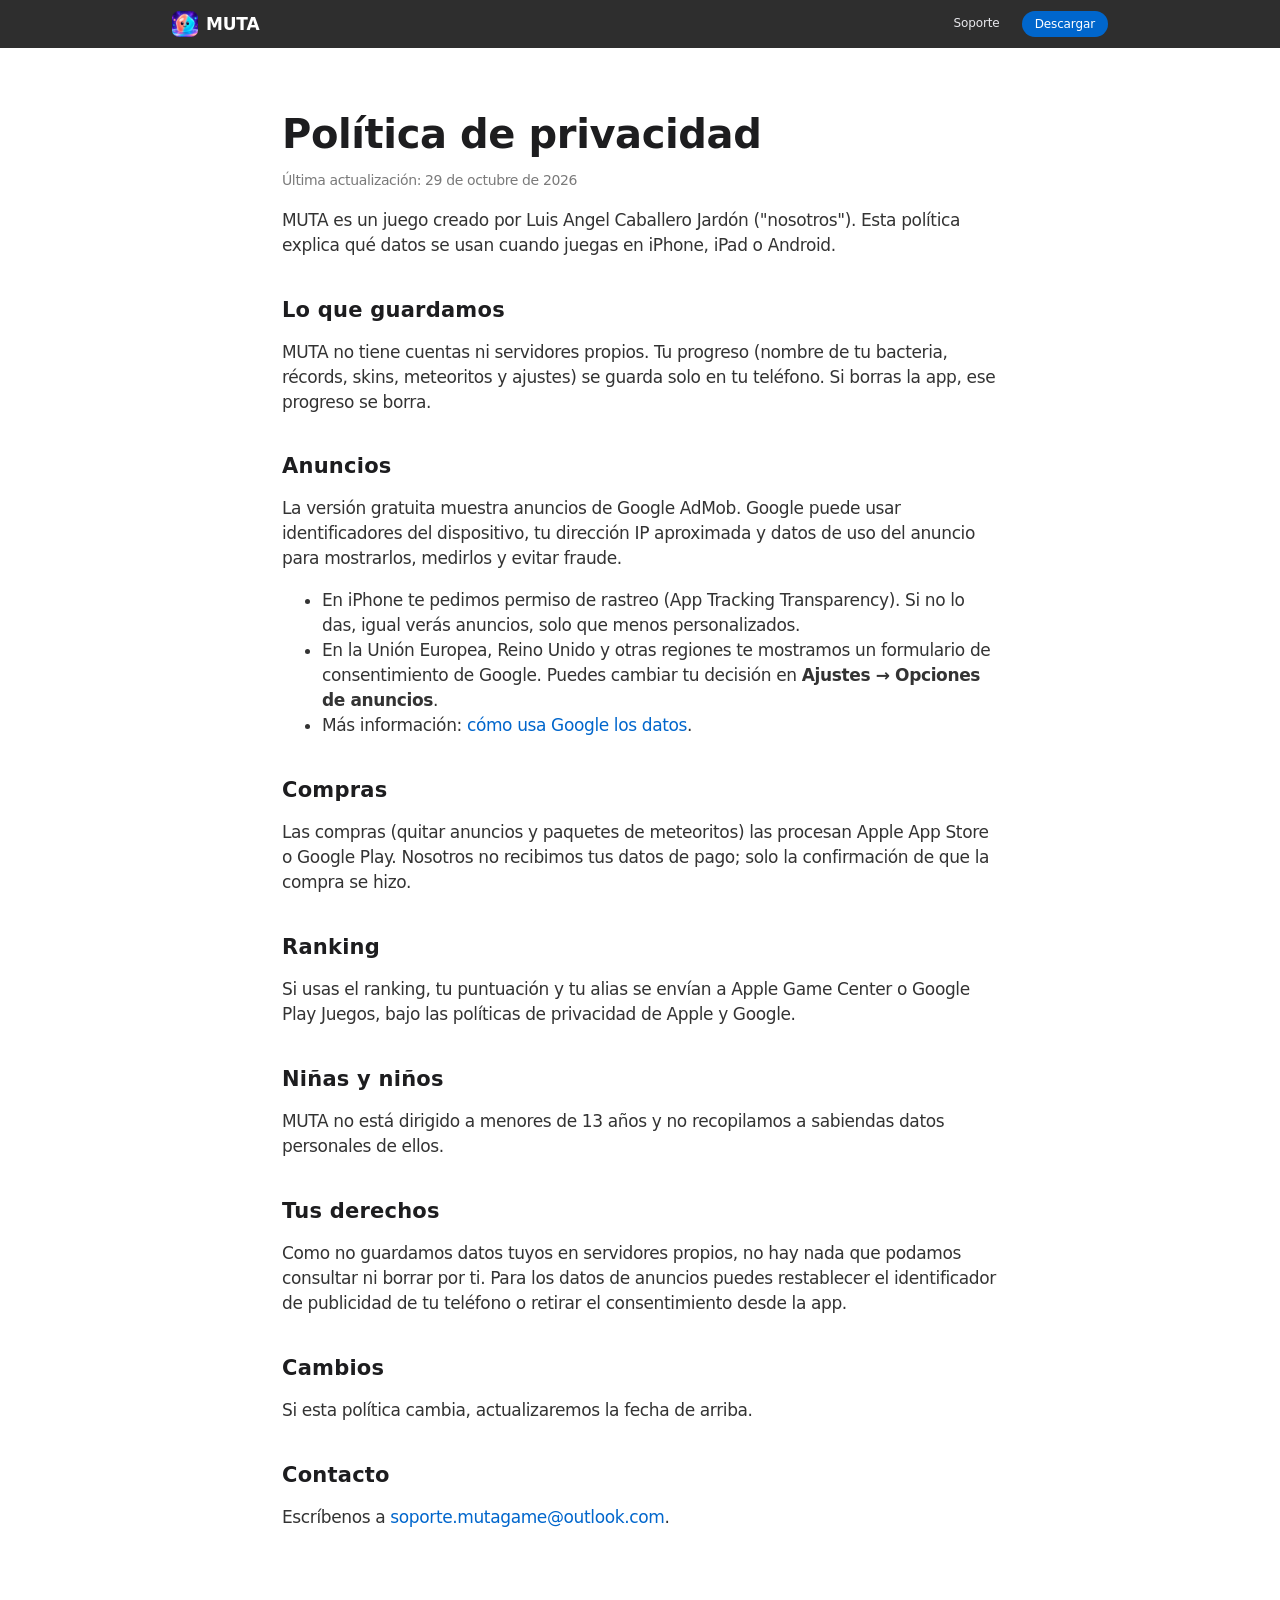
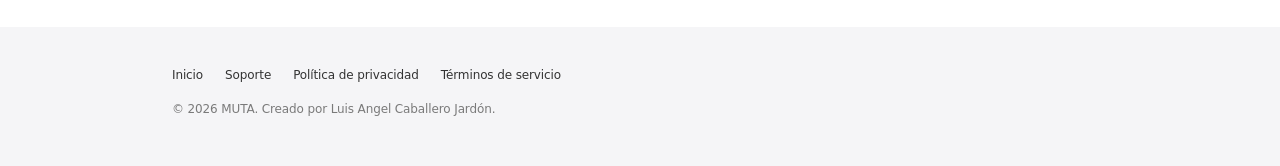
==== privacy.html @ 6f2baf47 "Página web de MUTA: inicio, privacidad, términos y soporte Co-Authored-By: Claude Opus 5.5 <noreply@" ====
<!DOCTYPE html>
<html lang="es">
<head>
  <meta charset="UTF-8">
  <meta name="viewport" content="width=device-width, initial-scale=1.0">
  <title>Política de privacidad · MUTA</title>
  <meta name="description" content="Cómo MUTA trata tus datos.">
  <meta name="theme-color" content="#000000">
  <link rel="icon" type="image/png" href="assets/img/favicon.png">
  <link rel="apple-touch-icon" href="assets/img/apple-touch-icon.png">
  <link rel="preconnect" href="https://fonts.googleapis.com">
  <link rel="preconnect" href="https://fonts.gstatic.com" crossorigin>
  <link href="https://fonts.googleapis.com/css2?family=Inter:wght@300;400;600&display=swap" rel="stylesheet">
  <link rel="stylesheet" href="css/styles.css">
</head>
<body>

  <header class="global-nav">
    <nav class="container nav-inner" aria-label="Principal">
      <a href="index.html" class="logo">
        <img src="assets/img/favicon.png" alt="" width="26" height="26">
        <span>MUTA</span>
      </a>
      <div class="nav-links">
        <a href="support.html">Soporte</a>
        <a href="index.html#descargar" class="btn btn-primary">Descargar</a>
      </div>
    </nav>
  </header>

  <main class="doc">
    <div class="container">
      <h1>Política de privacidad</h1>
      <p class="updated">Última actualización: 29 de octubre de 2026</p>

      <p>MUTA es un juego creado por Luis Angel Caballero Jardón ("nosotros"). Esta política explica qué datos se usan cuando juegas en iPhone, iPad o Android.</p>

      <h2>Lo que guardamos</h2>
      <p>MUTA no tiene cuentas ni servidores propios. Tu progreso (nombre de tu bacteria, récords, skins, meteoritos y ajustes) se guarda solo en tu teléfono. Si borras la app, ese progreso se borra.</p>

      <h2>Anuncios</h2>
      <p>La versión gratuita muestra anuncios de Google AdMob. Google puede usar identificadores del dispositivo, tu dirección IP aproximada y datos de uso del anuncio para mostrarlos, medirlos y evitar fraude.</p>
      <ul>
        <li>En iPhone te pedimos permiso de rastreo (App Tracking Transparency). Si no lo das, igual verás anuncios, solo que menos personalizados.</li>
        <li>En la Unión Europea, Reino Unido y otras regiones te mostramos un formulario de consentimiento de Google. Puedes cambiar tu decisión en <b>Ajustes → Opciones de anuncios</b>.</li>
        <li>Más información: <a href="https://policies.google.com/technologies/partner-sites" rel="noopener">cómo usa Google los datos</a>.</li>
      </ul>

      <h2>Compras</h2>
      <p>Las compras (quitar anuncios y paquetes de meteoritos) las procesan Apple App Store o Google Play. Nosotros no recibimos tus datos de pago; solo la confirmación de que la compra se hizo.</p>

      <h2>Ranking</h2>
      <p>Si usas el ranking, tu puntuación y tu alias se envían a Apple Game Center o Google Play Juegos, bajo las políticas de privacidad de Apple y Google.</p>

      <h2>Niñas y niños</h2>
      <p>MUTA no está dirigido a menores de 13 años y no recopilamos a sabiendas datos personales de ellos.</p>

      <h2>Tus derechos</h2>
      <p>Como no guardamos datos tuyos en servidores propios, no hay nada que podamos consultar ni borrar por ti. Para los datos de anuncios puedes restablecer el identificador de publicidad de tu teléfono o retirar el consentimiento desde la app.</p>

      <h2>Cambios</h2>
      <p>Si esta política cambia, actualizaremos la fecha de arriba.</p>

      <h2>Contacto</h2>
      <p>Escríbenos a <a href="mailto:soporte.mutagame@outlook.com">soporte.mutagame@outlook.com</a>.</p>
    </div>
  </main>

  <footer class="footer">
    <div class="container">
      <div class="footer-links">
        <a href="index.html">Inicio</a>
        <a href="support.html">Soporte</a>
        <a href="privacy.html">Política de privacidad</a>
        <a href="terms.html">Términos de servicio</a>
      </div>
      <small>&copy; 2026 MUTA. Creado por Luis Angel Caballero Jardón.</small>
    </div>
  </footer>
</body>
</html>
---- css/styles.css ----
/* MUTA — sitio estilo Apple (awesome-design-md/design-md/apple/DESIGN.md).
   Un solo color de acción, secciones que alternan claro/oscuro, una sola sombra para el producto. */
:root {
  --primary: #0066cc;
  --primary-focus: #0071e3;
  --primary-on-dark: #2997ff;
  --canvas: #ffffff;
  --parchment: #f5f5f7;
  --pearl: #fafafc;
  --tile-1: #272729;
  --tile-2: #2a2a2c;
  --tile-3: #252527;
  --black: #000000;
  --ink: #1d1d1f;
  --ink-80: #333333;
  --ink-48: #7a7a7a;
  --on-dark: #ffffff;
  --muted-on-dark: #cccccc;
  --hairline: #e0e0e0;
  --product-shadow: drop-shadow(3px 5px 30px rgba(0, 0, 0, 0.22));
  --font: system-ui, -apple-system, BlinkMacSystemFont, "Inter", "Segoe UI", sans-serif;
}

* { box-sizing: border-box; }
html { scroll-behavior: smooth; -webkit-text-size-adjust: 100%; }
body {
  margin: 0;
  background: var(--canvas);
  color: var(--ink);
  font-family: var(--font);
  font-size: 17px;
  line-height: 1.47;
  letter-spacing: -0.374px;
  -webkit-font-smoothing: antialiased;
}
img { max-width: 100%; height: auto; display: block; }
a { color: var(--primary); text-decoration: none; }
a:hover { text-decoration: underline; }
.dark a:not(.btn) { color: var(--primary-on-dark); }
:focus-visible { outline: 2px solid var(--primary-focus); outline-offset: 2px; }

.container { width: 100%; max-width: 980px; margin: 0 auto; padding: 0 22px; }
.container-wide { max-width: 1200px; }

/* ---------- Navegación ---------- */
.global-nav {
  position: sticky;
  top: 0;
  z-index: 10;
  height: 48px;
  background: rgba(0, 0, 0, 0.82);
  backdrop-filter: saturate(180%) blur(20px);
  -webkit-backdrop-filter: saturate(180%) blur(20px);
}
.nav-inner { height: 100%; display: flex; align-items: center; justify-content: space-between; gap: 16px; }
.logo { display: flex; align-items: center; gap: 8px; color: var(--on-dark); font-weight: 600; font-size: 17px; letter-spacing: -0.2px; }
.logo:hover { text-decoration: none; }
.logo img { border-radius: 7px; }
.nav-links { display: flex; align-items: center; gap: 22px; }
.nav-links a { color: #e8e8ed; font-size: 12px; letter-spacing: -0.12px; }
.nav-links a.btn { font-size: 12px; padding: 5px 12px; color: var(--on-dark); }

/* ---------- Botones ---------- */
.btn {
  display: inline-flex;
  align-items: center;
  justify-content: center;
  gap: 8px;
  border-radius: 9999px;
  padding: 11px 22px;
  font-size: 17px;
  font-weight: 400;
  line-height: 1.17;
  letter-spacing: -0.374px;
  border: 1px solid transparent;
  cursor: pointer;
  transition: transform 0.12s ease;
  white-space: nowrap;
}
.btn:hover { text-decoration: none; }
.btn:active { transform: scale(0.95); }
.btn-primary { background: var(--primary); color: #fff; }
.btn-secondary { background: transparent; color: var(--primary); border-color: var(--primary); }
.dark .btn-secondary { color: var(--primary-on-dark); border-color: var(--primary-on-dark); }
.btn[aria-disabled="true"] { opacity: 0.55; cursor: default; pointer-events: none; }
.btn svg { width: 18px; height: 18px; fill: currentColor; }

/* ---------- Secciones (tiles) ---------- */
.tile { padding: 80px 0; text-align: center; overflow: hidden; }
.tile.light { background: var(--canvas); }
.tile.parchment { background: var(--parchment); }
.tile.dark { background: var(--tile-1); color: var(--on-dark); }
.tile.black { background: var(--black); color: var(--on-dark); }

.eyebrow { margin: 0 0 8px; font-size: 21px; font-weight: 600; line-height: 1.19; letter-spacing: 0.231px; }
.dark .eyebrow, .black .eyebrow { color: var(--muted-on-dark); }
.display-hero { margin: 0; font-size: 56px; font-weight: 600; line-height: 1.07; letter-spacing: -0.28px; }
.display-lg { margin: 0; font-size: 40px; font-weight: 600; line-height: 1.1; letter-spacing: -0.4px; }
.lead { margin: 14px auto 0; max-width: 680px; font-size: 24px; font-weight: 300; line-height: 1.5; }
.dark .lead, .black .lead { color: var(--muted-on-dark); }
.actions { display: flex; flex-wrap: wrap; justify-content: center; gap: 14px; margin-top: 28px; }
.fine { margin-top: 12px; font-size: 12px; letter-spacing: -0.12px; color: var(--ink-48); }
.dark .fine, .black .fine { color: #86868b; }

/* ---------- Hero ---------- */
.hero { position: relative; padding-top: 72px; padding-bottom: 0; }
.hero::before {
  /* Atmósfera: la imagen del juego, no un degradado decorativo. */
  content: "";
  position: absolute;
  inset: 0;
  background: url("../assets/img/hero_bg.jpg") center 30% / cover no-repeat;
  opacity: 0.35;
}
.hero > .container { position: relative; }
.hero-icon { width: 104px; height: 104px; margin: 0 auto 22px; border-radius: 23px; }
.hero-phone { width: min(380px, 78vw); margin: 56px auto -120px; filter: var(--product-shadow); }

/* ---------- Producto ---------- */
.phone { width: min(320px, 72vw); margin: 48px auto 0; filter: var(--product-shadow); }
.split { display: grid; grid-template-columns: 1fr 1fr; gap: 56px; align-items: center; text-align: left; }
.split .phone { margin: 0 auto; }
.split .lead { margin-left: 0; }
.pair { display: grid; grid-template-columns: 1fr 1fr; gap: 40px; margin-top: 56px; }
.pair figure { margin: 0; }
.pair figcaption { margin-top: 20px; }
.pair h3 { margin: 0 0 6px; font-size: 28px; font-weight: 600; line-height: 1.14; letter-spacing: 0.196px; }
.pair p { margin: 0 auto; max-width: 360px; color: var(--muted-on-dark); }
.pair .phone { margin-top: 0; }

.bullets { list-style: none; margin: 28px 0 0; padding: 0; display: grid; gap: 14px; }
.bullets li { display: flex; gap: 12px; align-items: flex-start; }
.bullets b { font-weight: 600; }
.bullets .dot { flex: 0 0 auto; width: 26px; height: 26px; border-radius: 50%; background: var(--parchment); display: grid; place-items: center; font-size: 14px; }

/* ---------- Tarjetas ---------- */
.cards { display: grid; grid-template-columns: repeat(3, 1fr); gap: 20px; margin-top: 48px; text-align: left; }
.card { background: var(--canvas); border: 1px solid var(--hairline); border-radius: 18px; padding: 24px; }
.card h3 { margin: 12px 0 6px; font-size: 17px; font-weight: 600; letter-spacing: -0.374px; }
.card p { margin: 0; font-size: 14px; line-height: 1.43; letter-spacing: -0.224px; color: var(--ink-80); }
.card .emoji { font-size: 28px; line-height: 1; }

.facts { display: grid; grid-template-columns: repeat(4, 1fr); gap: 24px; margin-top: 48px; }
.facts strong { display: block; font-size: 40px; font-weight: 600; line-height: 1.1; letter-spacing: -0.4px; }
.facts span { font-size: 14px; color: var(--ink-80); letter-spacing: -0.224px; }

/* ---------- Páginas de texto (privacidad, términos, soporte) ---------- */
.doc { padding: 64px 0 80px; text-align: left; }
.doc h1 { margin: 0 0 6px; font-size: 40px; font-weight: 600; line-height: 1.1; letter-spacing: -0.4px; }
.doc h2 { margin: 40px 0 8px; font-size: 21px; font-weight: 600; line-height: 1.19; letter-spacing: 0.231px; }
.doc p, .doc li { color: var(--ink-80); }
.doc .updated { color: var(--ink-48); font-size: 14px; }
.doc .container { max-width: 760px; }
.faq details { border-bottom: 1px solid var(--hairline); padding: 16px 0; }
.faq summary { cursor: pointer; font-weight: 600; }
.faq details p { margin: 10px 0 0; }

/* ---------- Pie ---------- */
.footer { background: var(--parchment); color: var(--ink-80); padding: 40px 0 48px; font-size: 12px; letter-spacing: -0.12px; }
.footer-links { display: flex; flex-wrap: wrap; gap: 8px 22px; margin-bottom: 16px; }
.footer-links a { color: var(--ink-80); font-size: 12px; }
.footer small { color: var(--ink-48); font-size: 12px; }

/* ---------- Animación de entrada ---------- */
.rise { opacity: 0; transform: translateY(16px); animation: rise 0.8s cubic-bezier(0.2, 0.7, 0.2, 1) forwards; }
.rise-2 { animation-delay: 0.08s; }
.rise-3 { animation-delay: 0.16s; }
.rise-4 { animation-delay: 0.24s; }
@keyframes rise { to { opacity: 1; transform: none; } }
@media (prefers-reduced-motion: reduce) { .rise { animation: none; opacity: 1; transform: none; } html { scroll-behavior: auto; } }

/* ---------- Responsivo ---------- */
@media (max-width: 1068px) {
  .display-hero { font-size: 48px; }
}
@media (max-width: 833px) {
  .split, .pair { grid-template-columns: 1fr; text-align: center; }
  .split .lead { margin-left: auto; }
  .split .bullets { text-align: left; max-width: 420px; margin-left: auto; margin-right: auto; }
  .split .phone { order: 2; }
  .cards { grid-template-columns: 1fr; }
  .facts { grid-template-columns: 1fr 1fr; }
  .hide-sm { display: none; }
}
@media (max-width: 640px) {
  .tile { padding: 56px 0; }
  .display-hero { font-size: 34px; }
  .display-lg { font-size: 30px; }
  .lead { font-size: 19px; }
  .hero-phone { margin-bottom: -80px; }
}
@media (max-width: 419px) {
  .display-hero { font-size: 30px; }
  .btn { padding: 10px 18px; font-size: 15px; }
}
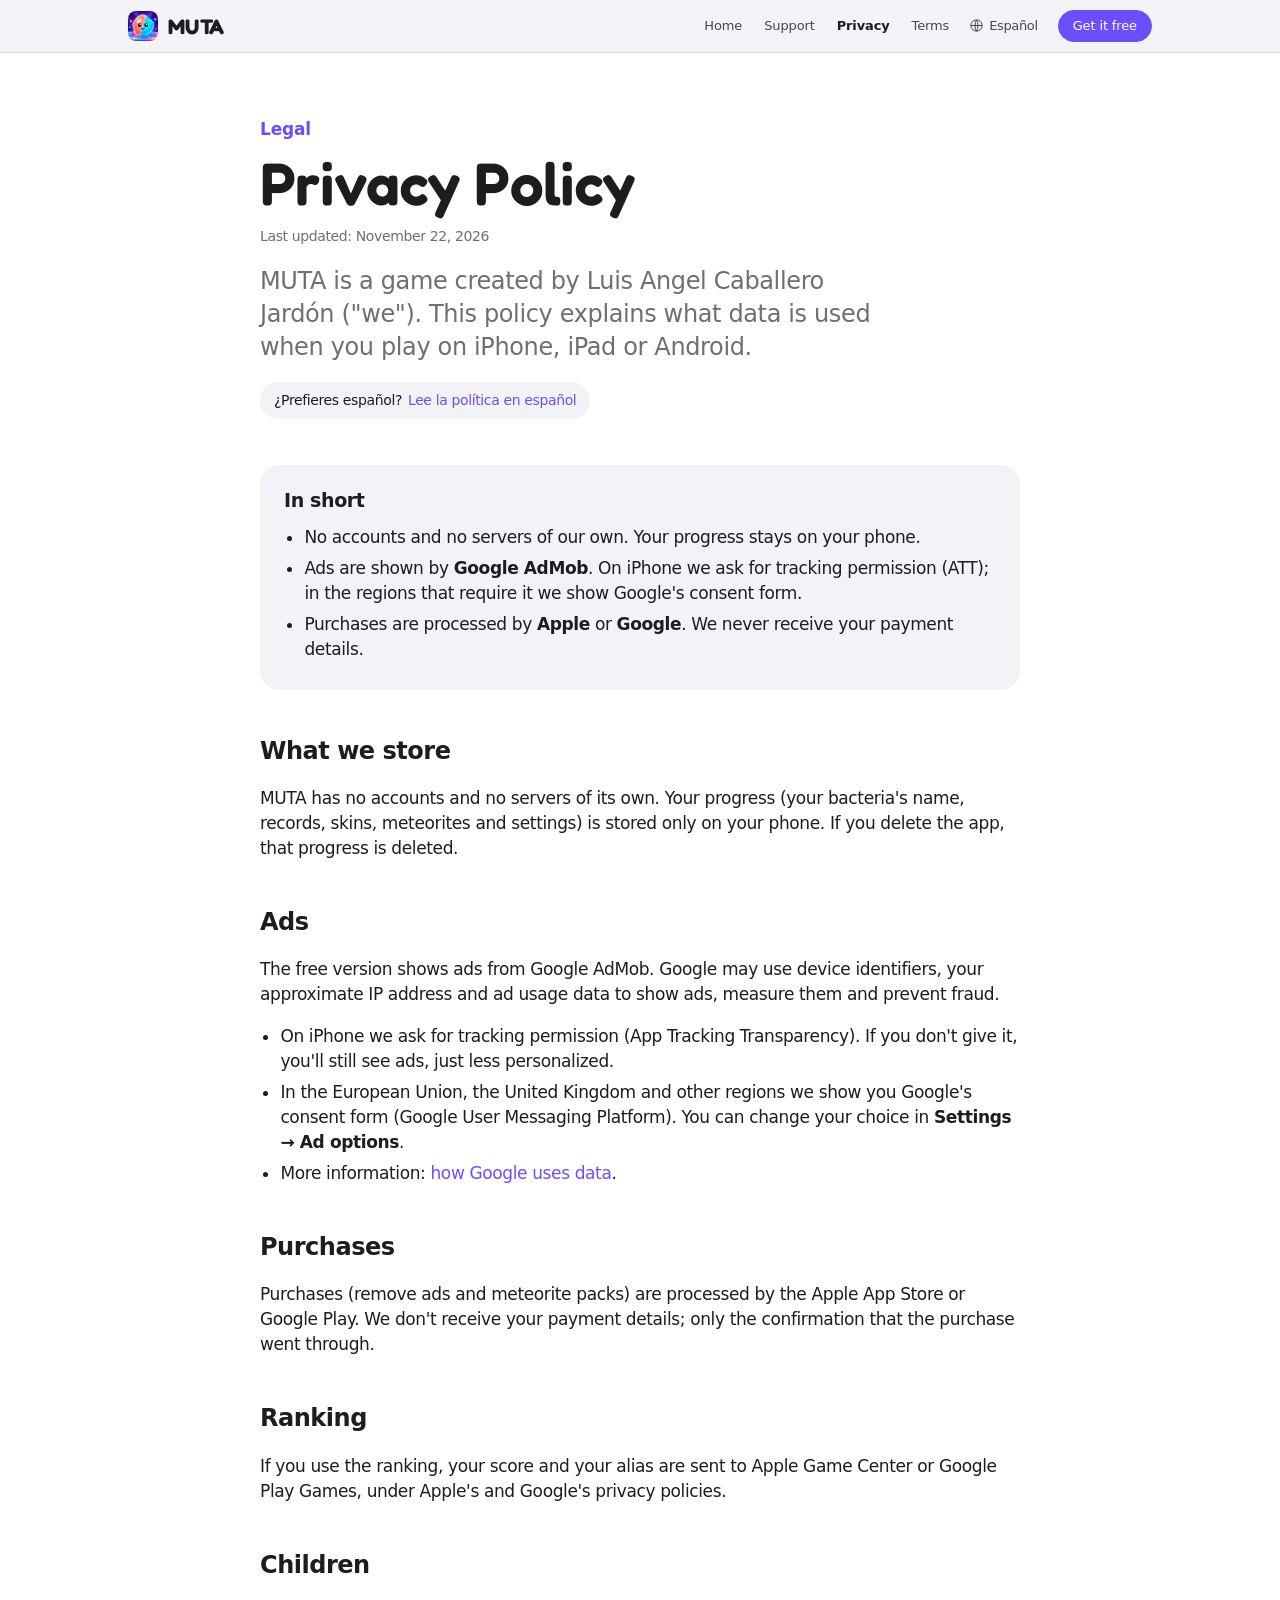
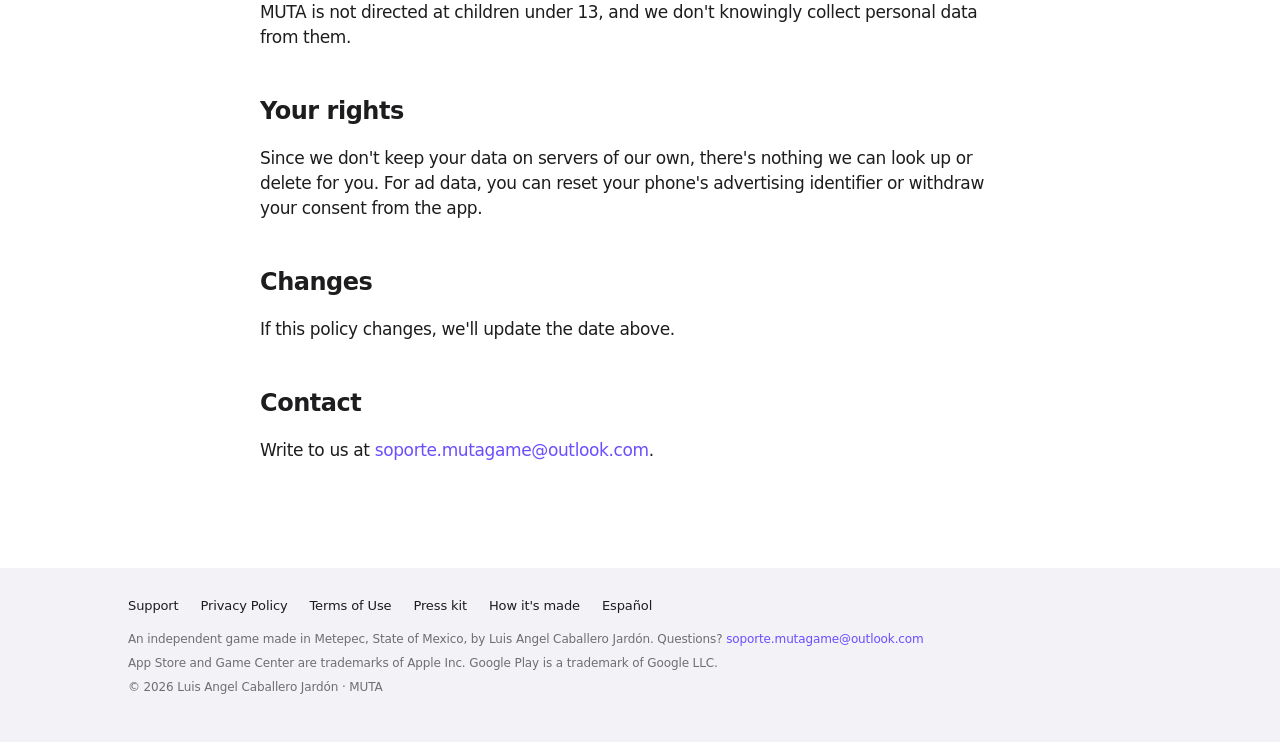
==== commit 4f854617: "Rediseño estilo Bounce/Versa: EN en raíz + /es/, legales y soporte bilingües, presskit y técnica - I" ====
--- a/privacy.html
+++ b/privacy.html
@@ -1,81 +1,121 @@
 <!DOCTYPE html>
-<html lang="es">
+<html lang="en">
 <head>
-  <meta charset="UTF-8">
-  <meta name="viewport" content="width=device-width, initial-scale=1.0">
-  <title>Política de privacidad · MUTA</title>
-  <meta name="description" content="Cómo MUTA trata tus datos.">
-  <meta name="theme-color" content="#000000">
-  <link rel="icon" type="image/png" href="assets/img/favicon.png">
+  <meta charset="utf-8">
+  <meta name="viewport" content="width=device-width, initial-scale=1, viewport-fit=cover">
+  <meta name="color-scheme" content="light dark">
+  <title>Privacy Policy · MUTA</title>
+  <meta name="description" content="How MUTA handles your data: no accounts, progress on your phone, AdMob ads with consent.">
+  <meta name="theme-color" content="#06041a">
+  <link rel="canonical" href="https://llcaballeroll.github.io/muta_web/privacy.html">
+  <link rel="alternate" hreflang="en" href="https://llcaballeroll.github.io/muta_web/privacy.html">
+  <link rel="alternate" hreflang="es" href="https://llcaballeroll.github.io/muta_web/es/privacy.html">
+  <link rel="alternate" hreflang="x-default" href="https://llcaballeroll.github.io/muta_web/privacy.html">
+
+  <meta property="og:type" content="website">
+  <meta property="og:site_name" content="MUTA">
+  <meta property="og:locale" content="en_US">
+  <meta property="og:locale:alternate" content="es_MX">
+  <meta property="og:title" content="Privacy Policy · MUTA">
+  <meta property="og:description" content="How MUTA handles your data: no accounts, progress on your phone, AdMob ads with consent.">
+  <meta property="og:url" content="https://llcaballeroll.github.io/muta_web/privacy.html">
+  <meta property="og:image" content="https://llcaballeroll.github.io/muta_web/assets/img/og-image.jpg">
+  <meta property="og:image:width" content="1200">
+  <meta property="og:image:height" content="630">
+  <meta property="og:image:alt" content="MUTA: the bacteria Muti floating in purple space">
+  <meta name="twitter:card" content="summary_large_image">
+  <meta name="twitter:title" content="Privacy Policy · MUTA">
+  <meta name="twitter:description" content="How MUTA handles your data: no accounts, progress on your phone, AdMob ads with consent.">
+  <meta name="twitter:image" content="https://llcaballeroll.github.io/muta_web/assets/img/og-image.jpg">
+
+  <link rel="icon" type="image/png" sizes="32x32" href="assets/img/favicon-32.png">
+  <link rel="icon" type="image/png" sizes="192x192" href="assets/img/icon-192.png">
   <link rel="apple-touch-icon" href="assets/img/apple-touch-icon.png">
   <link rel="preconnect" href="https://fonts.googleapis.com">
   <link rel="preconnect" href="https://fonts.gstatic.com" crossorigin>
-  <link href="https://fonts.googleapis.com/css2?family=Inter:wght@300;400;600&display=swap" rel="stylesheet">
+  <link rel="stylesheet" href="https://fonts.googleapis.com/css2?family=Fredoka:wght@500..700&amp;display=swap">
   <link rel="stylesheet" href="css/styles.css">
 </head>
 <body>
+  <a class="skip-link" href="#main">Skip to content</a>
 
-  <header class="global-nav">
-    <nav class="container nav-inner" aria-label="Principal">
-      <a href="index.html" class="logo">
-        <img src="assets/img/favicon.png" alt="" width="26" height="26">
-        <span>MUTA</span>
-      </a>
+  <header class="nav">
+    <nav class="wrap nav-inner" aria-label="Main">
+      <a class="brand" href="./"><img src="assets/img/icon-192.png" alt="" width="30" height="30">MUTA</a>
       <div class="nav-links">
-        <a href="support.html">Soporte</a>
-        <a href="index.html#descargar" class="btn btn-primary">Descargar</a>
+        <a href="./">Home</a>
+        <a href="support.html">Support</a>
+        <a href="privacy.html" aria-current="page">Privacy</a>
+        <a href="terms.html">Terms</a>
       </div>
+      <a class="lang" href="es/privacy.html" hreflang="es" lang="es"><svg viewBox="0 0 24 24" aria-hidden="true"><circle cx="12" cy="12" r="9"/><path d="M3 12h18M12 3c3 3 3 15 0 18M12 3c-3 3-3 15 0 18"/></svg><span>Español</span></a>
+      <a class="btn" href="./#get" data-smart-download>Get it free</a>
     </nav>
   </header>
 
-  <main class="doc">
-    <div class="container">
-      <h1>Política de privacidad</h1>
-      <p class="updated">Última actualización: 29 de octubre de 2026</p>
+  <main id="main" class="doc">
+    <div class="wrap">
+      <p class="eyebrow">Legal</p>
+      <h1>Privacy Policy</h1>
+      <p class="updated">Last updated: November 22, 2026</p>
+      <p class="lead">MUTA is a game created by Luis Angel Caballero Jardón ("we"). This policy explains what data is used when you play on iPhone, iPad or Android.</p>
+      <p class="notice" lang="es">¿Prefieres español? <a href="es/privacy.html" hreflang="es">Lee la política en español</a></p>
 
-      <p>MUTA es un juego creado por Luis Angel Caballero Jardón ("nosotros"). Esta política explica qué datos se usan cuando juegas en iPhone, iPad o Android.</p>
+      <div class="summary">
+        <h2>In short</h2>
+        <ul>
+          <li>No accounts and no servers of our own. Your progress stays on your phone.</li>
+          <li>Ads are shown by <strong>Google AdMob</strong>. On iPhone we ask for tracking permission (ATT); in the regions that require it we show Google's consent form.</li>
+          <li>Purchases are processed by <strong>Apple</strong> or <strong>Google</strong>. We never receive your payment details.</li>
+        </ul>
+      </div>
 
-      <h2>Lo que guardamos</h2>
-      <p>MUTA no tiene cuentas ni servidores propios. Tu progreso (nombre de tu bacteria, récords, skins, meteoritos y ajustes) se guarda solo en tu teléfono. Si borras la app, ese progreso se borra.</p>
+      <h2 id="stored">What we store</h2>
+      <p>MUTA has no accounts and no servers of its own. Your progress (your bacteria's name, records, skins, meteorites and settings) is stored only on your phone. If you delete the app, that progress is deleted.</p>
 
-      <h2>Anuncios</h2>
-      <p>La versión gratuita muestra anuncios de Google AdMob. Google puede usar identificadores del dispositivo, tu dirección IP aproximada y datos de uso del anuncio para mostrarlos, medirlos y evitar fraude.</p>
+      <h2 id="ads">Ads</h2>
+      <p>The free version shows ads from Google AdMob. Google may use device identifiers, your approximate IP address and ad usage data to show ads, measure them and prevent fraud.</p>
       <ul>
-        <li>En iPhone te pedimos permiso de rastreo (App Tracking Transparency). Si no lo das, igual verás anuncios, solo que menos personalizados.</li>
-        <li>En la Unión Europea, Reino Unido y otras regiones te mostramos un formulario de consentimiento de Google. Puedes cambiar tu decisión en <b>Ajustes → Opciones de anuncios</b>.</li>
-        <li>Más información: <a href="https://policies.google.com/technologies/partner-sites" rel="noopener">cómo usa Google los datos</a>.</li>
+        <li>On iPhone we ask for tracking permission (App Tracking Transparency). If you don't give it, you'll still see ads, just less personalized.</li>
+        <li>In the European Union, the United Kingdom and other regions we show you Google's consent form (Google User Messaging Platform). You can change your choice in <strong>Settings → Ad options</strong>.</li>
+        <li>More information: <a href="https://policies.google.com/technologies/partner-sites" target="_blank" rel="noopener">how Google uses data</a>.</li>
       </ul>
 
-      <h2>Compras</h2>
-      <p>Las compras (quitar anuncios y paquetes de meteoritos) las procesan Apple App Store o Google Play. Nosotros no recibimos tus datos de pago; solo la confirmación de que la compra se hizo.</p>
+      <h2 id="purchases">Purchases</h2>
+      <p>Purchases (remove ads and meteorite packs) are processed by the Apple App Store or Google Play. We don't receive your payment details; only the confirmation that the purchase went through.</p>
 
-      <h2>Ranking</h2>
-      <p>Si usas el ranking, tu puntuación y tu alias se envían a Apple Game Center o Google Play Juegos, bajo las políticas de privacidad de Apple y Google.</p>
+      <h2 id="ranking">Ranking</h2>
+      <p>If you use the ranking, your score and your alias are sent to Apple Game Center or Google Play Games, under Apple's and Google's privacy policies.</p>
 
-      <h2>Niñas y niños</h2>
-      <p>MUTA no está dirigido a menores de 13 años y no recopilamos a sabiendas datos personales de ellos.</p>
+      <h2 id="children">Children</h2>
+      <p>MUTA is not directed at children under 13, and we don't knowingly collect personal data from them.</p>
 
-      <h2>Tus derechos</h2>
-      <p>Como no guardamos datos tuyos en servidores propios, no hay nada que podamos consultar ni borrar por ti. Para los datos de anuncios puedes restablecer el identificador de publicidad de tu teléfono o retirar el consentimiento desde la app.</p>
+      <h2 id="rights">Your rights</h2>
+      <p>Since we don't keep your data on servers of our own, there's nothing we can look up or delete for you. For ad data, you can reset your phone's advertising identifier or withdraw your consent from the app.</p>
 
-      <h2>Cambios</h2>
-      <p>Si esta política cambia, actualizaremos la fecha de arriba.</p>
+      <h2 id="changes">Changes</h2>
+      <p>If this policy changes, we'll update the date above.</p>
 
-      <h2>Contacto</h2>
-      <p>Escríbenos a <a href="mailto:soporte.mutagame@outlook.com">soporte.mutagame@outlook.com</a>.</p>
+      <h2 id="contact">Contact</h2>
+      <p>Write to us at <a href="mailto:soporte.mutagame@outlook.com?subject=Privacy%20-%20MUTA">soporte.mutagame@outlook.com</a>.</p>
     </div>
   </main>
 
   <footer class="footer">
-    <div class="container">
+    <div class="wrap">
       <div class="footer-links">
-        <a href="index.html">Inicio</a>
-        <a href="support.html">Soporte</a>
-        <a href="privacy.html">Política de privacidad</a>
-        <a href="terms.html">Términos de servicio</a>
+        <a href="support.html">Support</a>
+        <a href="privacy.html">Privacy Policy</a>
+        <a href="terms.html">Terms of Use</a>
+        <a href="presskit.html">Press kit</a>
+        <a href="technical.html">How it's made</a>
+        <a href="es/privacy.html" hreflang="es" lang="es">Español</a>
       </div>
-      <small>&copy; 2026 MUTA. Creado por Luis Angel Caballero Jardón.</small>
+      <p>An independent game made in Metepec, State of Mexico, by Luis Angel Caballero Jardón. Questions? <a href="mailto:soporte.mutagame@outlook.com">soporte.mutagame@outlook.com</a></p>
+      <p>App Store and Game Center are trademarks of Apple Inc. Google Play is a trademark of Google LLC.</p>
+      <p>© 2026 Luis Angel Caballero Jardón · MUTA</p>
     </div>
   </footer>
+  <script src="js/site.js" defer></script>
 </body>
 </html>
--- a/css/styles.css
+++ b/css/styles.css
@@ -1,195 +1,476 @@
-/* MUTA — sitio estilo Apple (awesome-design-md/design-md/apple/DESIGN.md).
-   Un solo color de acción, secciones que alternan claro/oscuro, una sola sombra para el producto. */
+/* MUTA · sitio web
+   Chasis tipo apple.com (mosaicos a todo lo ancho que alternan claro y espacio oscuro,
+   titulares grandes, una sola acción por superficie, el juego como "producto")
+   con la identidad del juego: Fredoka para titulares y números, el espacio morado/azul
+   de render/space.dart, el morado de acción de core/theme.dart y las bacterias brillantes.
+   Todo el contenido es visible sin JavaScript; el movimiento es solo mejora. */
+
 :root {
-  --primary: #0066cc;
-  --primary-focus: #0071e3;
-  --primary-on-dark: #2997ff;
-  --canvas: #ffffff;
-  --parchment: #f5f5f7;
-  --pearl: #fafafc;
-  --tile-1: #272729;
-  --tile-2: #2a2a2c;
-  --tile-3: #252527;
-  --black: #000000;
+  color-scheme: light dark;
+
+  /* Tonos crudos */
+  --white: #ffffff;
+  --parchment: #f2f2f7;         /* MutaColors.background (claro) */
   --ink: #1d1d1f;
-  --ink-80: #333333;
-  --ink-48: #7a7a7a;
-  --on-dark: #ffffff;
-  --muted-on-dark: #cccccc;
-  --hairline: #e0e0e0;
-  --product-shadow: drop-shadow(3px 5px 30px rgba(0, 0, 0, 0.22));
-  --font: system-ui, -apple-system, BlinkMacSystemFont, "Inter", "Segoe UI", sans-serif;
-}
-
-* { box-sizing: border-box; }
-html { scroll-behavior: smooth; -webkit-text-size-adjust: 100%; }
+  --ink-muted: #6e6e73;         /* 4.6:1 sobre parchment */
+  --hairline: #e3e3e8;
+
+  /* Espacio del juego (render/space.dart) */
+  --deep: #06041a;
+  --mid: #120c38;
+  --inner: #22175a;
+  --orbit: #a08cff;
+  --star: #cfc6ff;
+  --on-space: #ede8ff;
+  --on-space-muted: #b9b1e3;    /* 9:1 sobre deep */
+  --gold: #ffc94a;
+
+  /* Acción (MutaColors.accent) */
+  --violet: #6b4eff;            /* 5.1:1 sobre blanco */
+  --violet-soft: #9b85ff;       /* 7:1 sobre negro */
+
+  /* Criaturas y rarezas (skins.dart) */
+  --cyan: #3fd8f2;
+  --coral: #ff8a7a;
+  --lime: #a6f04a;
+  --r-common: #9fb4c8;
+  --r-rare: #3fd8f2;
+  --r-epic: #b07bff;
+  --r-legendary: #ffc94a;
+
+  /* Superficies de la página (cambian con el tema del sistema) */
+  --bg: var(--white);
+  --bg-alt: var(--parchment);
+  --text: var(--ink);
+  --text-muted: var(--ink-muted);
+  --accent: var(--violet);
+  --on-accent: var(--white);
+  --line: var(--hairline);
+  --nav-bg: rgb(242 242 247 / 0.8);
+
+  @media (prefers-color-scheme: dark) {
+    --bg: #000000;
+    --bg-alt: #1c1c1e;
+    --text: #f5f5f7;
+    --text-muted: #98989d;
+    --accent: var(--violet-soft);
+    --on-accent: #0b0820;
+    --line: #2c2c2e;
+    --nav-bg: rgb(18 12 56 / 0.72);
+  }
+
+  --font: system-ui, -apple-system, BlinkMacSystemFont, "SF Pro Text", "Segoe UI", Inter, Roboto, sans-serif;
+  --font-display: "Fredoka", ui-rounded, "SF Pro Rounded", system-ui, sans-serif;
+  --radius-card: 20px;
+  --wrap: 1024px;
+
+  accent-color: var(--accent);
+}
+
+*, *::before, *::after { box-sizing: border-box; }
+
+html {
+  -webkit-text-size-adjust: 100%;
+  text-size-adjust: 100%;
+  scroll-padding-top: 64px;
+}
+@media (prefers-reduced-motion: no-preference) { html { scroll-behavior: smooth; } }
+
 body {
   margin: 0;
-  background: var(--canvas);
-  color: var(--ink);
   font-family: var(--font);
   font-size: 17px;
   line-height: 1.47;
-  letter-spacing: -0.374px;
+  letter-spacing: -0.022em;
+  background: var(--bg);
+  color: var(--text);
   -webkit-font-smoothing: antialiased;
-}
+  overflow-x: clip;
+}
+
 img { max-width: 100%; height: auto; display: block; }
-a { color: var(--primary); text-decoration: none; }
+a { color: var(--accent); text-decoration: none; }
 a:hover { text-decoration: underline; }
-.dark a:not(.btn) { color: var(--primary-on-dark); }
-:focus-visible { outline: 2px solid var(--primary-focus); outline-offset: 2px; }
-
-.container { width: 100%; max-width: 980px; margin: 0 auto; padding: 0 22px; }
-.container-wide { max-width: 1200px; }
-
-/* ---------- Navegación ---------- */
-.global-nav {
-  position: sticky;
-  top: 0;
-  z-index: 10;
-  height: 48px;
-  background: rgba(0, 0, 0, 0.82);
+:focus-visible { outline: 2px solid var(--accent); outline-offset: 3px; border-radius: 6px; }
+
+.skip-link {
+  position: absolute; left: 12px; top: -60px; z-index: 100;
+  background: var(--text); color: var(--bg); padding: 10px 16px; border-radius: 8px;
+}
+.skip-link:focus { top: 12px; }
+
+.wrap { width: min(100% - 32px, var(--wrap)); margin-inline: auto; }
+
+/* ---------- Navegación: barra delgada con vidrio ---------- */
+.nav {
+  position: sticky; top: 0; z-index: 50;
+  background: var(--nav-bg);
   backdrop-filter: saturate(180%) blur(20px);
   -webkit-backdrop-filter: saturate(180%) blur(20px);
-}
-.nav-inner { height: 100%; display: flex; align-items: center; justify-content: space-between; gap: 16px; }
-.logo { display: flex; align-items: center; gap: 8px; color: var(--on-dark); font-weight: 600; font-size: 17px; letter-spacing: -0.2px; }
-.logo:hover { text-decoration: none; }
-.logo img { border-radius: 7px; }
-.nav-links { display: flex; align-items: center; gap: 22px; }
-.nav-links a { color: #e8e8ed; font-size: 12px; letter-spacing: -0.12px; }
-.nav-links a.btn { font-size: 12px; padding: 5px 12px; color: var(--on-dark); }
+  border-bottom: 1px solid color-mix(in srgb, var(--text) 10%, transparent);
+}
+.nav-inner { display: flex; align-items: center; gap: 20px; height: 52px; }
+.brand {
+  display: flex; align-items: center; gap: 10px; color: var(--text);
+  font-family: var(--font-display); font-weight: 700; font-size: 21px; letter-spacing: 0.02em; line-height: 1; white-space: nowrap;
+}
+.brand:hover { text-decoration: none; }
+.brand img { width: 30px; height: 30px; border-radius: 8px; }
+.nav-links { display: flex; gap: 22px; margin-left: auto; font-size: 13px; letter-spacing: -0.01em; }
+.nav-links a { color: var(--text); opacity: 0.8; }
+.nav-links a:hover { opacity: 1; text-decoration: none; }
+.nav-links a[aria-current="page"] { opacity: 1; font-weight: 600; }
+.lang { display: inline-flex; align-items: center; gap: 5px; font-size: 13px; color: var(--text); opacity: 0.8; white-space: nowrap; }
+.lang:hover { opacity: 1; text-decoration: none; }
+.lang svg { width: 15px; height: 15px; fill: none; stroke: currentColor; stroke-width: 1.6; }
+.nav .btn { padding: 5px 14px; font-size: 13px; min-height: 30px; }
+@media (max-width: 800px) {
+  .nav-links { display: none; }
+  .nav .lang { margin-left: auto; }
+}
+@media (max-width: 480px) {
+  .nav-inner { gap: 12px; }
+  .brand { font-size: 19px; gap: 8px; }
+  .brand img { width: 28px; height: 28px; }
+  .nav .lang span { position: absolute; width: 1px; height: 1px; overflow: hidden; clip-path: inset(50%); white-space: nowrap; }
+  .nav .lang svg { width: 20px; height: 20px; }
+  .nav .lang { min-width: 32px; min-height: 32px; justify-content: center; }
+}
 
 /* ---------- Botones ---------- */
 .btn {
-  display: inline-flex;
-  align-items: center;
-  justify-content: center;
-  gap: 8px;
-  border-radius: 9999px;
-  padding: 11px 22px;
-  font-size: 17px;
-  font-weight: 400;
-  line-height: 1.17;
-  letter-spacing: -0.374px;
-  border: 1px solid transparent;
-  cursor: pointer;
-  transition: transform 0.12s ease;
-  white-space: nowrap;
+  display: inline-flex; align-items: center; justify-content: center; gap: 8px;
+  min-height: 44px; padding: 11px 22px; border-radius: 980px;
+  background: var(--accent); color: var(--on-accent);
+  font-size: 17px; font-weight: 500; letter-spacing: -0.01em; white-space: nowrap;
+  border: 1px solid var(--accent);
+  transition: transform 0.15s ease, background-color 0.2s ease, color 0.2s ease;
+  touch-action: manipulation;
 }
 .btn:hover { text-decoration: none; }
-.btn:active { transform: scale(0.95); }
-.btn-primary { background: var(--primary); color: #fff; }
-.btn-secondary { background: transparent; color: var(--primary); border-color: var(--primary); }
-.dark .btn-secondary { color: var(--primary-on-dark); border-color: var(--primary-on-dark); }
-.btn[aria-disabled="true"] { opacity: 0.55; cursor: default; pointer-events: none; }
-.btn svg { width: 18px; height: 18px; fill: currentColor; }
-
-/* ---------- Secciones (tiles) ---------- */
-.tile { padding: 80px 0; text-align: center; overflow: hidden; }
-.tile.light { background: var(--canvas); }
-.tile.parchment { background: var(--parchment); }
-.tile.dark { background: var(--tile-1); color: var(--on-dark); }
-.tile.black { background: var(--black); color: var(--on-dark); }
-
-.eyebrow { margin: 0 0 8px; font-size: 21px; font-weight: 600; line-height: 1.19; letter-spacing: 0.231px; }
-.dark .eyebrow, .black .eyebrow { color: var(--muted-on-dark); }
-.display-hero { margin: 0; font-size: 56px; font-weight: 600; line-height: 1.07; letter-spacing: -0.28px; }
-.display-lg { margin: 0; font-size: 40px; font-weight: 600; line-height: 1.1; letter-spacing: -0.4px; }
-.lead { margin: 14px auto 0; max-width: 680px; font-size: 24px; font-weight: 300; line-height: 1.5; }
-.dark .lead, .black .lead { color: var(--muted-on-dark); }
-.actions { display: flex; flex-wrap: wrap; justify-content: center; gap: 14px; margin-top: 28px; }
-.fine { margin-top: 12px; font-size: 12px; letter-spacing: -0.12px; color: var(--ink-48); }
-.dark .fine, .black .fine { color: #86868b; }
-
-/* ---------- Hero ---------- */
-.hero { position: relative; padding-top: 72px; padding-bottom: 0; }
-.hero::before {
-  /* Atmósfera: la imagen del juego, no un degradado decorativo. */
-  content: "";
-  position: absolute;
-  inset: 0;
-  background: url("../assets/img/hero_bg.jpg") center 30% / cover no-repeat;
-  opacity: 0.35;
-}
-.hero > .container { position: relative; }
-.hero-icon { width: 104px; height: 104px; margin: 0 auto 22px; border-radius: 23px; }
-.hero-phone { width: min(380px, 78vw); margin: 56px auto -120px; filter: var(--product-shadow); }
-
-/* ---------- Producto ---------- */
-.phone { width: min(320px, 72vw); margin: 48px auto 0; filter: var(--product-shadow); }
-.split { display: grid; grid-template-columns: 1fr 1fr; gap: 56px; align-items: center; text-align: left; }
-.split .phone { margin: 0 auto; }
+.btn:active { transform: scale(0.97); }
+.btn.ghost { background: transparent; color: var(--accent); }
+.btn.ghost:hover { background: var(--accent); color: var(--on-accent); }
+.btn-row { display: flex; flex-wrap: wrap; gap: 12px; justify-content: center; margin-top: 28px; }
+
+/* Insignias de tienda hechas en HTML + SVG (sin imágenes externas) */
+.stores { display: flex; flex-wrap: wrap; gap: 12px; justify-content: center; margin-top: 30px; }
+.store {
+  display: inline-flex; align-items: center; gap: 10px;
+  min-height: 52px; padding: 7px 18px 7px 14px; border-radius: 12px;
+  background: #000; color: #fff; border: 1px solid #a6a6a6;
+  line-height: 1.05; text-align: left;
+  transition: transform 0.15s ease;
+}
+.store:hover { text-decoration: none; }
+.store:active { transform: scale(0.97); }
+.store svg { width: 26px; height: 26px; flex: none; }
+.store small { display: block; font-size: 11px; letter-spacing: 0; opacity: 0.9; }
+.store strong { display: block; font-size: 20px; font-weight: 600; letter-spacing: -0.02em; }
+.fineprint { margin: 14px auto 0; font-size: 14px; color: var(--text-muted); }
+
+/* ---------- Mosaicos ---------- */
+.tile { padding: 88px 0 0; overflow: hidden; text-align: center; position: relative; }
+.tile.pad-b { padding-bottom: 88px; }
+.tile.alt { background: var(--bg-alt); }
+.tile.dark {
+  background:
+    radial-gradient(120% 80% at 50% 0%, var(--inner), transparent 60%),
+    radial-gradient(90% 70% at 50% 100%, var(--mid), transparent 70%),
+    var(--deep);
+  color: var(--on-space);
+  --text: var(--on-space); --text-muted: var(--on-space-muted); --accent: var(--violet-soft); --on-accent: #0b0820;
+  --bg: var(--deep); --bg-alt: var(--mid); --line: rgb(207 198 255 / 0.16);
+  color-scheme: dark;
+}
+.tile.dark.deep { background: radial-gradient(80% 60% at 50% 30%, var(--mid), transparent 75%), var(--deep); }
+/* Estrellas suaves, dibujadas con CSS */
+.tile.dark::before {
+  content: ""; position: absolute; inset: 0; pointer-events: none; opacity: 0.55;
+  background-image:
+    radial-gradient(1.5px 1.5px at 12% 18%, var(--star), transparent),
+    radial-gradient(1px 1px at 28% 72%, var(--star), transparent),
+    radial-gradient(1.5px 1.5px at 47% 34%, var(--star), transparent),
+    radial-gradient(1px 1px at 63% 82%, var(--star), transparent),
+    radial-gradient(1.5px 1.5px at 78% 22%, var(--star), transparent),
+    radial-gradient(1px 1px at 90% 60%, var(--star), transparent),
+    radial-gradient(1px 1px at 6% 88%, var(--star), transparent),
+    radial-gradient(1.5px 1.5px at 38% 94%, var(--star), transparent);
+  background-size: 420px 420px;
+}
+.tile > * { position: relative; }
+
+.eyebrow { font-size: 17px; font-weight: 600; color: var(--accent); margin: 0 0 10px; letter-spacing: -0.01em; }
+.tile.dark .eyebrow { color: var(--gold); }
+h1, h2, h3 { margin: 0; font-weight: 600; text-wrap: balance; }
+
+/* Titulares: Fredoka como el logo del juego. En el espacio llevan un brillo suave. */
+.display, .headline { font-family: var(--font-display); font-weight: 600; letter-spacing: -0.01em; }
+.display { font-size: clamp(50px, 8.6vw, 108px); line-height: 1.02; }
+.headline { font-size: clamp(38px, 5.6vw, 68px); line-height: 1.06; }
+.tile.dark .display, .tile.dark .headline { text-shadow: 0 0 0.5em rgb(155 133 255 / 0.45); }
+.lead {
+  font-size: clamp(19px, 2.4vw, 24px); line-height: 1.38; color: var(--text-muted);
+  margin: 18px auto 0; max-width: 42ch; text-wrap: pretty; letter-spacing: -0.015em;
+}
+.c-gold { color: var(--gold); }
+.c-cyan { color: var(--cyan); }
+.c-violet { color: var(--accent); }
+.tile.dark .c-violet { color: var(--violet-soft); }
+.grad {
+  background: linear-gradient(90deg, var(--coral), var(--violet-soft) 50%, var(--cyan));
+  -webkit-background-clip: text; background-clip: text; color: transparent;
+}
+.tile:not(.dark) .grad { background-image: linear-gradient(90deg, #e5483a, var(--violet) 50%, #0f8fb0); }
+@media (prefers-color-scheme: dark) { .tile:not(.dark) .grad { background-image: linear-gradient(90deg, var(--coral), var(--violet-soft) 50%, var(--cyan)); } }
+
+/* ---------- Hero: el fondo del Home del juego ---------- */
+.hero {
+  background:
+    linear-gradient(rgb(6 4 26 / 0.55), rgb(6 4 26 / 0.15) 40%, rgb(6 4 26 / 0.35) 75%, var(--deep)),
+    url("../assets/img/space.webp") center 62% / cover no-repeat,
+    var(--deep);
+  padding-top: 64px;
+}
+.hero::before { display: none; }
+.hero-icon { width: 92px; height: 92px; border-radius: 22px; margin: 0 auto 22px; box-shadow: 0 0 0 1px rgb(255 255 255 / 0.12), 0 18px 50px rgb(107 78 255 / 0.5); }
+.hero .lead { color: #e4ddff; }
+.hero .fineprint { color: #cfc6ff; }
+
+/* Bacterias flotando (SVG generados desde el código del juego) */
+.floaters { position: absolute; inset: 0; pointer-events: none; }
+.floaters img { position: absolute; width: clamp(56px, 7vw, 104px); }
+.floaters .b1 { left: 5%; top: 20%; rotate: -10deg; }
+.floaters .b2 { right: 6%; top: 14%; rotate: 8deg; }
+.floaters .b3 { left: 11%; top: 50%; width: clamp(40px, 4.6vw, 70px); }
+.floaters .b4 { right: 10%; top: 46%; width: clamp(40px, 4.6vw, 70px); rotate: -6deg; }
+@media (max-width: 760px) { .floaters { display: none; } }
+@media (prefers-reduced-motion: no-preference) {
+  .floaters img, .wobble { animation: bob 4.8s ease-in-out infinite alternate; }
+  .floaters .b2 { animation-delay: -1.6s; }
+  .floaters .b3 { animation-delay: -3.1s; }
+  .floaters .b4 { animation-delay: -2.3s; }
+  .rainbow { animation: hue 8s linear infinite; }
+}
+@keyframes bob { to { translate: 0 -14px; scale: 1.04 0.97; } }
+@keyframes hue { to { filter: hue-rotate(360deg); } }
+
+/* ---------- Teléfonos: la captura es el "producto" ---------- */
+.screen {
+  border-radius: clamp(26px, 4.6vw, 50px);
+  border: clamp(5px, 0.9vw, 9px) solid #0b0b0d;
+  background: #0b0b0d;
+  box-shadow: rgb(0 0 0 / 0.22) 3px 5px 30px 0;
+}
+.tile.dark .screen { box-shadow: 0 0 0 1px rgb(207 198 255 / 0.14), 0 30px 80px rgb(0 0 0 / 0.5), 0 0 90px rgb(107 78 255 / 0.25); }
+
+.stage { margin: 56px auto 0; display: flex; justify-content: center; align-items: flex-end; gap: clamp(12px, 3vw, 36px); padding-inline: 16px; }
+.stage .screen { width: min(36vw, 330px); }
+.stage .screen.side { width: min(28vw, 270px); margin-bottom: 40px; }
+.stage.crop {
+  max-height: 640px; overflow: hidden; align-items: flex-start;
+  mask-image: linear-gradient(#000 80%, transparent); -webkit-mask-image: linear-gradient(#000 80%, transparent);
+}
+.stage.crop .screen.side { margin-top: 70px; margin-bottom: 0; }
+@media (max-width: 640px) {
+  .stage .screen.side { display: none; }
+  .stage .screen { width: min(78vw, 330px); }
+  .stage.crop { max-height: 560px; }
+}
+
+/* Texto + teléfono lado a lado */
+.split { display: grid; grid-template-columns: minmax(0, 1.1fr) minmax(0, 0.9fr); gap: clamp(24px, 5vw, 72px); align-items: center; max-width: 1024px; margin: 0 auto; text-align: left; }
 .split .lead { margin-left: 0; }
-.pair { display: grid; grid-template-columns: 1fr 1fr; gap: 40px; margin-top: 56px; }
-.pair figure { margin: 0; }
-.pair figcaption { margin-top: 20px; }
-.pair h3 { margin: 0 0 6px; font-size: 28px; font-weight: 600; line-height: 1.14; letter-spacing: 0.196px; }
-.pair p { margin: 0 auto; max-width: 360px; color: var(--muted-on-dark); }
-.pair .phone { margin-top: 0; }
-
-.bullets { list-style: none; margin: 28px 0 0; padding: 0; display: grid; gap: 14px; }
-.bullets li { display: flex; gap: 12px; align-items: flex-start; }
-.bullets b { font-weight: 600; }
-.bullets .dot { flex: 0 0 auto; width: 26px; height: 26px; border-radius: 50%; background: var(--parchment); display: grid; place-items: center; font-size: 14px; }
-
-/* ---------- Tarjetas ---------- */
-.cards { display: grid; grid-template-columns: repeat(3, 1fr); gap: 20px; margin-top: 48px; text-align: left; }
-.card { background: var(--canvas); border: 1px solid var(--hairline); border-radius: 18px; padding: 24px; }
-.card h3 { margin: 12px 0 6px; font-size: 17px; font-weight: 600; letter-spacing: -0.374px; }
-.card p { margin: 0; font-size: 14px; line-height: 1.43; letter-spacing: -0.224px; color: var(--ink-80); }
-.card .emoji { font-size: 28px; line-height: 1; }
-
-.facts { display: grid; grid-template-columns: repeat(4, 1fr); gap: 24px; margin-top: 48px; }
-.facts strong { display: block; font-size: 40px; font-weight: 600; line-height: 1.1; letter-spacing: -0.4px; }
-.facts span { font-size: 14px; color: var(--ink-80); letter-spacing: -0.224px; }
-
-/* ---------- Páginas de texto (privacidad, términos, soporte) ---------- */
-.doc { padding: 64px 0 80px; text-align: left; }
-.doc h1 { margin: 0 0 6px; font-size: 40px; font-weight: 600; line-height: 1.1; letter-spacing: -0.4px; }
-.doc h2 { margin: 40px 0 8px; font-size: 21px; font-weight: 600; line-height: 1.19; letter-spacing: 0.231px; }
-.doc p, .doc li { color: var(--ink-80); }
-.doc .updated { color: var(--ink-48); font-size: 14px; }
-.doc .container { max-width: 760px; }
-.faq details { border-bottom: 1px solid var(--hairline); padding: 16px 0; }
-.faq summary { cursor: pointer; font-weight: 600; }
-.faq details p { margin: 10px 0 0; }
+.split .screen { width: min(100%, 320px); margin-inline: auto; }
+.split.flip > :first-child { order: 2; }
+@media (max-width: 760px) {
+  .split { grid-template-columns: minmax(0, 1fr); text-align: center; }
+  .split .lead { margin-left: auto; }
+  .split.flip > :first-child { order: 0; }
+  .split .screen { width: min(78vw, 320px); }
+}
+
+/* ---------- Cifras ---------- */
+.facts { display: grid; grid-template-columns: repeat(4, minmax(0, 1fr)); gap: 28px; max-width: 900px; margin: 0 auto; }
+.facts b { display: block; font-family: var(--font-display); font-weight: 600; font-size: clamp(56px, 8vw, 92px); line-height: 1; letter-spacing: -0.02em; }
+.facts span { display: block; margin-top: 8px; color: var(--text-muted); font-size: 17px; }
+.facts .f1 b { color: #e5483a; }
+.facts .f2 b { color: #0f8fb0; }
+.facts .f3 b { color: var(--violet); }
+.facts .f4 b { color: #b9860b; }
+@media (prefers-color-scheme: dark) {
+  .facts .f1 b { color: var(--coral); }
+  .facts .f2 b { color: var(--cyan); }
+  .facts .f3 b { color: var(--violet-soft); }
+  .facts .f4 b { color: var(--gold); }
+}
+@media (max-width: 700px) { .facts { grid-template-columns: repeat(2, minmax(0, 1fr)); row-gap: 36px; } }
+
+/* ---------- Pasos numerados ---------- */
+.steps {
+  counter-reset: s; list-style: none; padding: 0; margin: 44px auto 0;
+  display: grid; grid-template-columns: repeat(auto-fit, minmax(200px, 1fr)); gap: 28px;
+  max-width: 980px; text-align: left;
+}
+.steps li { counter-increment: s; }
+.steps li::before {
+  content: counter(s); display: grid; place-items: center; width: 34px; height: 34px; border-radius: 50%;
+  background: var(--accent); color: var(--on-accent); font-family: var(--font-display); font-weight: 600; font-size: 16px; margin-bottom: 12px;
+}
+.steps strong { display: block; font-size: 19px; letter-spacing: -0.02em; }
+.steps span { display: block; margin-top: 4px; color: var(--text-muted); font-size: 15px; line-height: 1.45; }
+
+/* Reglas con ilustración */
+.rules { list-style: none; padding: 0; margin: 48px auto 0; display: grid; grid-template-columns: repeat(4, minmax(0, 1fr)); gap: 14px; max-width: 1024px; text-align: left; }
+.rules li { background: var(--bg-alt); border-radius: var(--radius-card); padding: 24px 20px; }
+.tile.alt .rules li { background: var(--bg); }
+.rules .art { width: 76px; height: 76px; object-fit: contain; margin: -6px 0 12px -6px; }
+.rules .trio { display: flex; margin: 0 0 12px -6px; height: 70px; align-items: center; }
+.rules .trio img { width: 46px; height: 46px; margin-right: -8px; }
+.rules strong { display: block; font-size: 19px; letter-spacing: -0.02em; }
+.rules span { display: block; margin-top: 4px; color: var(--text-muted); font-size: 15px; line-height: 1.45; }
+@media (max-width: 900px) { .rules { grid-template-columns: repeat(2, minmax(0, 1fr)); } }
+@media (max-width: 480px) {
+  .rules { grid-template-columns: 1fr; gap: 10px; }
+  .rules li { display: grid; grid-template-columns: 64px 1fr; column-gap: 14px; align-items: center; padding: 16px; }
+  .rules .art, .rules .trio { width: 64px; height: 64px; margin: 0; grid-row: span 2; }
+  .rules .trio img { width: 30px; height: 30px; margin-right: -6px; }
+}
+
+.chips { display: flex; flex-wrap: wrap; justify-content: center; gap: 8px; margin-top: 24px; }
+.chip { display: inline-flex; align-items: center; gap: 6px; padding: 6px 14px; border-radius: 980px; font-size: 14px; font-weight: 600; background: color-mix(in srgb, var(--text) 9%, transparent); color: var(--text); }
+.chip i { width: 10px; height: 10px; border-radius: 50%; background: var(--c, var(--accent)); box-shadow: 0 0 8px var(--c, var(--accent)); }
+.split .chips { justify-content: flex-start; }
+@media (max-width: 760px) { .split .chips { justify-content: center; } }
+
+/* ---------- Escenarios de Historia ---------- */
+.worlds { list-style: none; padding: 0; margin: 48px auto 0; display: grid; grid-template-columns: repeat(6, minmax(0, 1fr)); gap: 12px; max-width: 1024px; text-align: left; }
+.worlds li { border-radius: 16px; padding: 14px; min-height: 150px; display: flex; flex-direction: column; justify-content: flex-end; position: relative; overflow: hidden;
+  background: radial-gradient(circle at 50% 35%, var(--i) 0, var(--m) 45%, var(--d) 100%);
+  box-shadow: inset 0 0 0 1px rgb(255 255 255 / 0.08); }
+.worlds li::before { content: ""; position: absolute; inset: 0; opacity: 0.8;
+  background-image: radial-gradient(2px 2px at 20% 25%, var(--s), transparent), radial-gradient(1.5px 1.5px at 70% 18%, var(--s), transparent), radial-gradient(2px 2px at 55% 55%, var(--s), transparent), radial-gradient(1.5px 1.5px at 30% 65%, var(--s), transparent), radial-gradient(2px 2px at 82% 48%, var(--s), transparent); }
+.worlds b { position: relative; display: block; font-size: 15px; letter-spacing: -0.01em; color: #fff; }
+.worlds span { position: relative; display: block; font-size: 13px; color: rgb(255 255 255 / 0.75); }
+@media (max-width: 900px) { .worlds { grid-template-columns: repeat(3, minmax(0, 1fr)); } }
+@media (max-width: 420px) { .worlds { grid-template-columns: repeat(2, minmax(0, 1fr)); } .worlds li { min-height: 110px; } }
+
+/* ---------- Skins ---------- */
+.skins { list-style: none; padding: 0; margin: 44px auto 0; display: grid; grid-template-columns: repeat(10, minmax(0, 1fr)); gap: 10px; max-width: 1000px; }
+.skins li {
+  aspect-ratio: 1; display: grid; place-items: center; border-radius: 18px; position: relative;
+  background: radial-gradient(circle at 50% 45%, color-mix(in srgb, var(--c) 26%, transparent), transparent 70%), var(--bg-alt);
+  box-shadow: inset 0 0 0 2px color-mix(in srgb, var(--c) 70%, transparent);
+}
+.skins img { width: 100%; height: 100%; object-fit: contain; }
+@media (max-width: 860px) { .skins { grid-template-columns: repeat(5, minmax(0, 1fr)); } }
+@media (max-width: 420px) { .skins { grid-template-columns: repeat(4, minmax(0, 1fr)); gap: 8px; } }
+.legend { display: flex; flex-wrap: wrap; justify-content: center; gap: 8px 18px; margin: 18px auto 0; font-size: 14px; color: var(--text-muted); }
+.legend i { display: inline-block; width: 10px; height: 10px; border-radius: 50%; background: var(--c); margin-right: 6px; }
+
+/* Tabla de probabilidades */
+.odds { width: 100%; max-width: 680px; margin: 40px auto 0; border-collapse: collapse; font-size: 15px; text-align: left; }
+.odds caption { caption-side: bottom; padding-top: 12px; color: var(--text-muted); font-size: 14px; text-align: left; }
+.odds th, .odds td { padding: 12px 10px; border-bottom: 1px solid var(--line); }
+.odds thead th { font-size: 13px; color: var(--text-muted); font-weight: 600; }
+.odds td:not(:first-child), .odds th:not(:first-child) { text-align: right; font-variant-numeric: tabular-nums; }
+.odds tbody th { font-weight: 600; white-space: nowrap; }
+.odds tbody th::before { content: ""; display: inline-block; width: 10px; height: 10px; border-radius: 50%; background: var(--c); margin-right: 8px; }
+@media (max-width: 480px) { .odds { font-size: 14px; } .odds th, .odds td { padding: 10px 5px; } }
+
+/* ---------- El Camino ---------- */
+.road { list-style: none; padding: 0; margin: 48px auto 0; max-width: 1024px; display: grid; grid-template-columns: repeat(6, minmax(0, 1fr)); gap: 12px; text-align: left; position: relative; }
+.road li { background: var(--bg); border-radius: 16px; padding: 16px 14px; display: flex; flex-direction: column; gap: 6px; }
+.road img { width: 76px; height: 76px; margin: -10px 0 -6px -10px; }
+.road b { font-family: var(--font-display); font-weight: 600; font-size: 20px; letter-spacing: -0.01em; color: var(--accent); font-variant-numeric: tabular-nums; }
+.road span { font-size: 14px; color: var(--text-muted); line-height: 1.35; }
+@media (max-width: 900px) { .road { grid-template-columns: repeat(3, minmax(0, 1fr)); } }
+@media (max-width: 420px) { .road { grid-template-columns: repeat(2, minmax(0, 1fr)); } }
+
+/* ---------- Galería deslizable ---------- */
+.gallery { margin-top: 48px; padding-bottom: 88px; }
+.gallery-track {
+  display: flex; gap: 20px; overflow-x: auto; padding: 8px max(16px, (100vw - var(--wrap)) / 2) 24px;
+  scroll-snap-type: x mandatory; scroll-padding-inline: max(16px, (100vw - var(--wrap)) / 2);
+  overscroll-behavior-x: contain; scrollbar-width: thin;
+}
+.gallery-track:focus-visible { outline-offset: -4px; }
+.gallery-track figure { margin: 0; flex: 0 0 auto; width: min(62vw, 250px); scroll-snap-align: start; }
+.gallery-track figcaption { font-size: 14px; color: var(--text-muted); margin-top: 12px; text-align: left; }
+
+/* ---------- Idiomas, tarjetas ---------- */
+.langs { display: flex; flex-wrap: wrap; justify-content: center; gap: 8px; max-width: 760px; margin: 28px auto 0; padding: 0; list-style: none; }
+.langs li { padding: 6px 14px; border-radius: 980px; background: var(--bg-alt); font-size: 14px; }
+.tile.alt .langs li { background: var(--bg); }
+.cards { display: grid; grid-template-columns: repeat(auto-fit, minmax(240px, 1fr)); gap: 16px; max-width: 980px; margin: 44px auto 0; text-align: left; }
+.card { background: var(--bg-alt); border-radius: var(--radius-card); padding: 26px 24px; }
+.tile.alt .card { background: var(--bg); }
+.tile.dark .card { background: rgb(255 255 255 / 0.06); box-shadow: inset 0 0 0 1px rgb(207 198 255 / 0.12); }
+.card h3 { font-size: 21px; letter-spacing: -0.02em; }
+.card p { margin: 6px 0 0; color: var(--text-muted); font-size: 15px; }
+.card svg { width: 34px; height: 34px; margin-bottom: 12px; }
+.card > img { width: 64px; height: 64px; margin: -10px 0 4px -10px; }
+
+/* ---------- Aparición suave: solo CSS, solo si el navegador y el usuario lo permiten.
+   Sin soporte o con movimiento reducido, todo se ve desde el inicio. ---------- */
+@media (prefers-reduced-motion: no-preference) {
+  @supports ((animation-timeline: view()) and (animation-range: entry)) {
+    @keyframes rise { from { opacity: 0.001; translate: 0 32px; } }
+    .reveal {
+      animation: rise auto cubic-bezier(.2,.7,.2,1) backwards;
+      animation-timeline: view();
+      animation-range: entry 0% entry 55%;
+    }
+  }
+}
+
+/* ---------- Páginas de texto (legal / soporte / prensa) ---------- */
+.doc { padding: 64px 0 88px; }
+.doc .wrap { max-width: 760px; }
+.doc h1 { font-family: var(--font-display); font-weight: 600; font-size: clamp(40px, 6vw, 60px); letter-spacing: -0.01em; line-height: 1.04; }
+.doc .updated { color: var(--text-muted); font-size: 14px; margin-top: 12px; }
+.doc .lead { margin-left: 0; }
+.doc h2 { font-size: 24px; letter-spacing: -0.02em; margin: 44px 0 10px; scroll-margin-top: 72px; }
+.doc h3 { font-size: 19px; margin: 24px 0 6px; }
+.doc ul { padding-left: 1.2em; }
+.doc li { margin: 6px 0; }
+.notice { display: inline-flex; gap: 6px; align-items: center; flex-wrap: wrap; margin-top: 18px; padding: 8px 14px; border-radius: 980px; background: var(--bg-alt); font-size: 14px; }
+.summary { background: var(--bg-alt); border-radius: var(--radius-card); padding: 22px 24px; margin-top: 32px; }
+.summary h2 { margin-top: 0; font-size: 19px; }
+.summary ul { margin: 0; }
+.toc { margin-top: 24px; font-size: 15px; columns: 2 220px; }
+.toc ol { margin: 0; padding-left: 1.2em; }
+.toc li { margin: 3px 0; break-inside: avoid; }
+.contact-card { display: flex; flex-wrap: wrap; gap: 16px 24px; align-items: center; justify-content: space-between; background: var(--bg-alt); border-radius: var(--radius-card); padding: 22px 24px; margin-top: 28px; }
+.contact-card p { margin: 0; }
+.contact-card strong { display: block; font-size: 19px; }
+.contact-card span { color: var(--text-muted); font-size: 15px; word-break: break-word; }
+details { border-bottom: 1px solid var(--line); padding: 14px 0; }
+summary { cursor: pointer; font-weight: 600; font-size: 17px; }
+details p { margin: 10px 0 0; color: var(--text-muted); }
+.spec { display: grid; grid-template-columns: minmax(130px, 200px) 1fr; margin: 16px 0 0; }
+.spec dt, .spec dd { margin: 0; padding: 12px 0; border-bottom: 1px solid var(--line); }
+.spec dt { font-weight: 600; padding-right: 16px; }
+.spec dd { color: var(--text-muted); }
+@media (max-width: 520px) { .spec { grid-template-columns: 1fr; } .spec dt { border-bottom: 0; padding-bottom: 0; } }
+.assets { display: grid; grid-template-columns: repeat(auto-fit, minmax(210px, 1fr)); gap: 16px; margin-top: 16px; }
+.asset { background: var(--bg-alt); border-radius: var(--radius-card); padding: 16px; display: flex; flex-direction: column; gap: 12px; }
+.asset img { border-radius: 12px; aspect-ratio: 3 / 2; object-fit: cover; width: 100%; background: var(--deep); }
+.asset span { font-size: 15px; font-weight: 600; }
+.asset small { display: block; font-weight: 400; color: var(--text-muted); font-size: 13px; }
+.press-shots { display: flex; gap: 14px; overflow-x: auto; padding: 8px 2px 18px; scroll-snap-type: x mandatory; }
+.press-shots img { flex: 0 0 auto; width: 170px; scroll-snap-align: start; }
+.press-skins { display: flex; flex-wrap: wrap; gap: 8px; margin-top: 12px; }
+.press-skins img { width: 64px; height: 64px; }
+pre.tree { background: var(--bg-alt); border-radius: var(--radius-card); padding: 20px; overflow-x: auto; font-size: 13px; line-height: 1.55; }
+code { font-size: 0.92em; }
+
+.notfound { min-height: 72vh; display: grid; place-items: center; text-align: center; padding: 64px 16px; }
+.notfound img { width: 140px; margin: 0 auto 12px; }
 
 /* ---------- Pie ---------- */
-.footer { background: var(--parchment); color: var(--ink-80); padding: 40px 0 48px; font-size: 12px; letter-spacing: -0.12px; }
-.footer-links { display: flex; flex-wrap: wrap; gap: 8px 22px; margin-bottom: 16px; }
-.footer-links a { color: var(--ink-80); font-size: 12px; }
-.footer small { color: var(--ink-48); font-size: 12px; }
-
-/* ---------- Animación de entrada ---------- */
-.rise { opacity: 0; transform: translateY(16px); animation: rise 0.8s cubic-bezier(0.2, 0.7, 0.2, 1) forwards; }
-.rise-2 { animation-delay: 0.08s; }
-.rise-3 { animation-delay: 0.16s; }
-.rise-4 { animation-delay: 0.24s; }
-@keyframes rise { to { opacity: 1; transform: none; } }
-@media (prefers-reduced-motion: reduce) { .rise { animation: none; opacity: 1; transform: none; } html { scroll-behavior: auto; } }
-
-/* ---------- Responsivo ---------- */
-@media (max-width: 1068px) {
-  .display-hero { font-size: 48px; }
-}
-@media (max-width: 833px) {
-  .split, .pair { grid-template-columns: 1fr; text-align: center; }
-  .split .lead { margin-left: auto; }
-  .split .bullets { text-align: left; max-width: 420px; margin-left: auto; margin-right: auto; }
-  .split .phone { order: 2; }
-  .cards { grid-template-columns: 1fr; }
-  .facts { grid-template-columns: 1fr 1fr; }
-  .hide-sm { display: none; }
-}
-@media (max-width: 640px) {
-  .tile { padding: 56px 0; }
-  .display-hero { font-size: 34px; }
-  .display-lg { font-size: 30px; }
-  .lead { font-size: 19px; }
-  .hero-phone { margin-bottom: -80px; }
-}
-@media (max-width: 419px) {
-  .display-hero { font-size: 30px; }
-  .btn { padding: 10px 18px; font-size: 15px; }
-}
+.footer { background: var(--bg-alt); color: var(--text-muted); font-size: 12px; padding: 28px 0 40px; letter-spacing: -0.01em; }
+.tile.alt + .footer { border-top: 1px solid var(--line); }
+.footer-links { display: flex; flex-wrap: wrap; gap: 8px 22px; margin-bottom: 14px; }
+.footer-links a { color: var(--text); font-size: 13px; }
+.footer p { margin: 6px 0; line-height: 1.5; }
